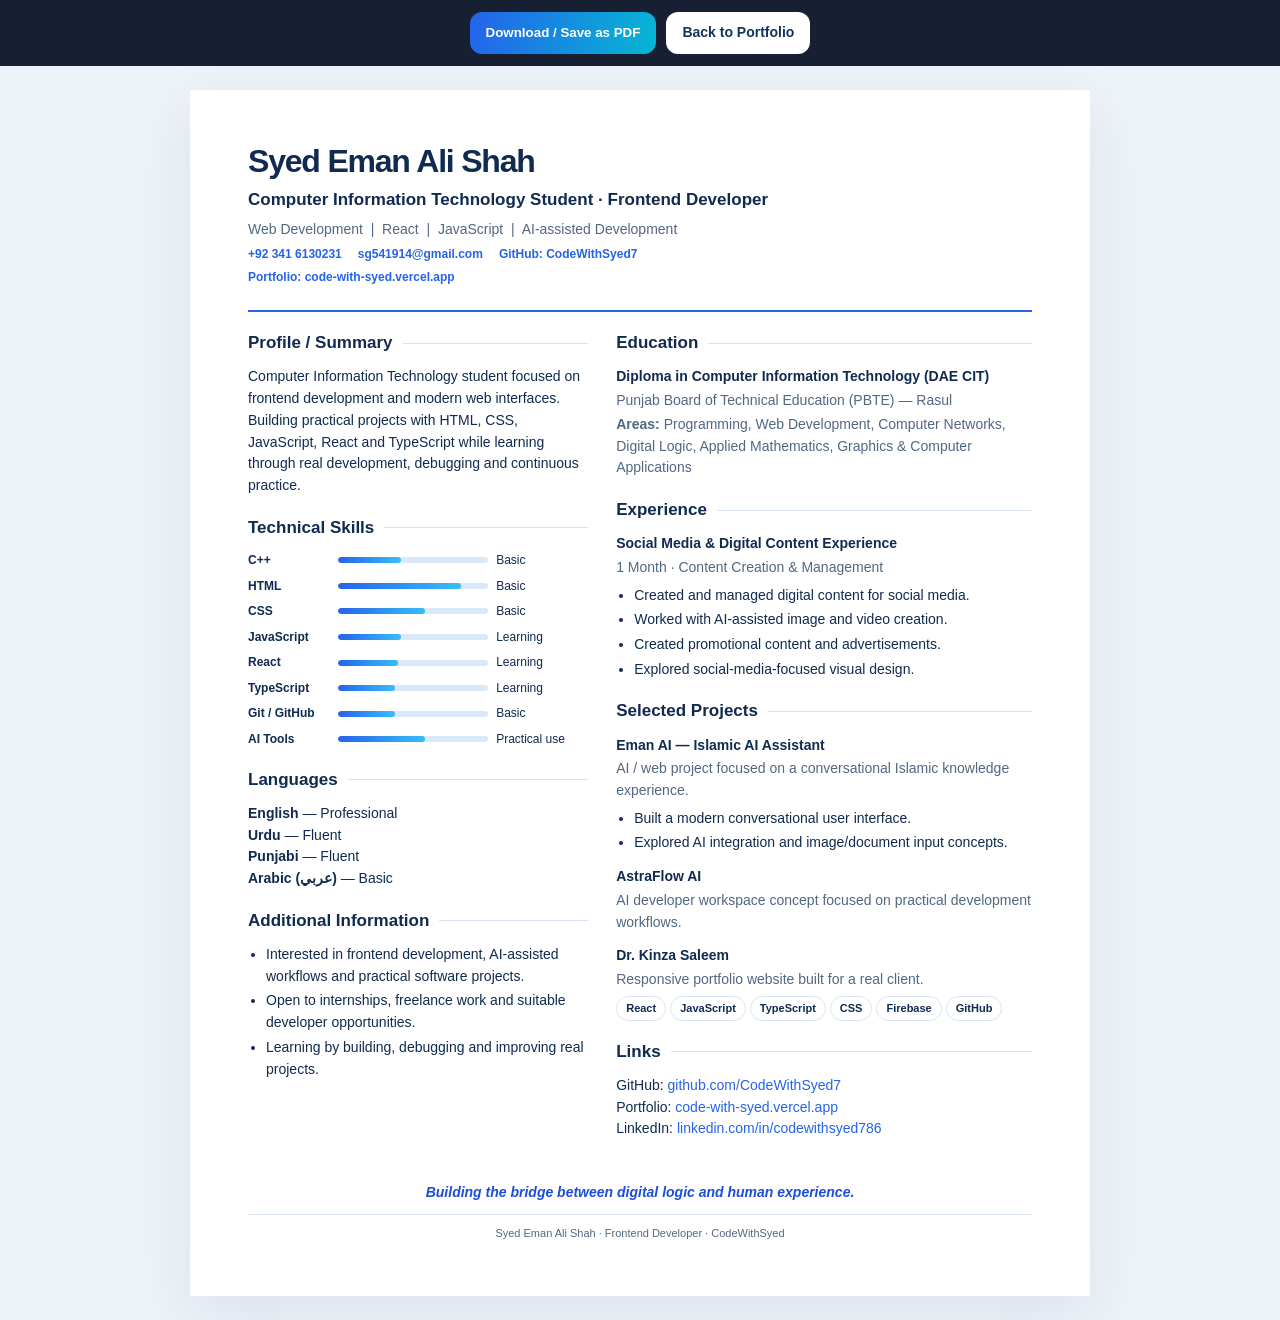
==== resume.html @ 3ed49a43 "Add a responsive print-ready portfolio resume page" ====
<!doctype html>
<html lang="en">
<head>
<meta charset="utf-8">
<meta name="viewport" content="width=device-width,initial-scale=1">
<meta name="theme-color" content="#172033">
<meta name="description" content="Resume of Syed Eman Ali Shah — Frontend Developer and Computer Information Technology student.">
<title>Resume | Syed Eman Ali Shah</title>
<style>
:root{color-scheme:light;--ink:#102a50;--blue:#2563eb;--muted:#526782;--line:#d9e5f5;--paper:#fff;--bg:#eef3f9}
*{box-sizing:border-box}body{margin:0;background:var(--bg);color:var(--ink);font:14px/1.55 Inter,Arial,sans-serif}.toolbar{position:sticky;top:0;z-index:5;display:flex;justify-content:center;gap:10px;padding:12px;background:#172033}.toolbar a,.toolbar button{border:0;border-radius:12px;padding:10px 16px;font-weight:700;text-decoration:none;cursor:pointer;background:#fff;color:#12345b}.toolbar button{background:linear-gradient(100deg,#2563eb,#06b6d4);color:#fff}.page{width:min(100% - 32px,900px);margin:24px auto;background:var(--paper);padding:54px 58px;box-shadow:0 18px 60px #102a5015}.header{display:flex;justify-content:space-between;gap:24px;align-items:center;border-bottom:2px solid var(--blue);padding-bottom:20px}.header h1{font-size:32px;line-height:1.1;margin:0 0 8px;letter-spacing:-1.2px}.role{font-size:17px;font-weight:750;margin:0 0 6px}.focus,.contact{color:var(--muted);margin:4px 0}.contact{font-size:12px;font-weight:650;display:flex;flex-wrap:wrap;gap:8px 16px}.contact a,.links a{color:var(--blue);text-decoration:none}.avatar{width:108px;height:132px;object-fit:cover;border:2px solid var(--blue);border-radius:14px}.columns{display:grid;grid-template-columns:.9fr 1.1fr;gap:28px;padding-top:18px}.section{margin:0 0 18px;break-inside:avoid}.section h2{font-size:17px;margin:0 0 10px;display:flex;align-items:center;gap:10px}.section h2:after{content:"";height:1px;background:var(--line);flex:1}.section p{margin:0 0 8px}.section ul{padding-left:18px;margin:6px 0}.section li{margin:3px 0}.muted{color:var(--muted)}.skill{display:grid;grid-template-columns:82px 1fr 92px;gap:8px;align-items:center;margin:7px 0;font-size:12px}.bar{height:6px;background:#dbe8f7;border-radius:20px;overflow:hidden}.bar i{display:block;height:100%;background:linear-gradient(90deg,#2563eb,#38bdf8);border-radius:20px}.tag{display:inline-block;border:1px solid var(--line);border-radius:20px;padding:3px 9px;margin:3px 4px 0 0;font-size:11px;font-weight:700}.item{margin-bottom:12px}.item strong{display:block;font-size:14px}.item p{margin:2px 0;color:var(--muted)}.links{overflow-wrap:anywhere}.motto{text-align:center;font-style:italic;font-weight:700;color:#1d4ed8;margin:24px 0 10px}.foot{border-top:1px solid var(--line);padding-top:10px;text-align:center;color:var(--muted);font-size:11px}
@media(max-width:680px){.page{padding:28px 22px}.header{align-items:flex-start}.header h1{font-size:25px}.avatar{width:82px;height:104px}.columns{grid-template-columns:1fr;gap:0}.skill{grid-template-columns:78px 1fr 90px}}
@page{size:A4;margin:12mm}@media print{body{background:#fff;font-size:10pt}.toolbar{display:none}.page{width:auto;margin:0;padding:0;box-shadow:none}.header h1{font-size:25pt}.columns{gap:20px}.section{margin-bottom:12px}.avatar{width:90px;height:112px}a{color:inherit!important;text-decoration:none}}
</style>
</head>
<body>
<nav class="toolbar" aria-label="Resume actions"><button onclick="window.print()">Download / Save as PDF</button><a href="/">Back to Portfolio</a></nav>
<main class="page">
<header class="header">
<div><h1>Syed Eman Ali Shah</h1><p class="role">Computer Information Technology Student · Frontend Developer</p><p class="focus">Web Development&nbsp; | &nbsp;React&nbsp; | &nbsp;JavaScript&nbsp; | &nbsp;AI-assisted Development</p><p class="contact"><a href="tel:+923416130231">+92 341 6130231</a><a href="mailto:sg541914@gmail.com">sg541914@gmail.com</a><a href="https://github.com/CodeWithSyed7">GitHub: CodeWithSyed7</a></p><p class="contact"><a href="https://code-with-syed.vercel.app/">Portfolio: code-with-syed.vercel.app</a></p></div>
</header>
<div class="columns">
<div>
<section class="section"><h2>Profile / Summary</h2><p>Computer Information Technology student focused on frontend development and modern web interfaces. Building practical projects with HTML, CSS, JavaScript, React and TypeScript while learning through real development, debugging and continuous practice.</p></section>
<section class="section"><h2>Technical Skills</h2>
<div class="skill"><b>C++</b><span class="bar"><i style="width:42%"></i></span><span>Basic</span></div>
<div class="skill"><b>HTML</b><span class="bar"><i style="width:82%"></i></span><span>Basic</span></div>
<div class="skill"><b>CSS</b><span class="bar"><i style="width:58%"></i></span><span>Basic</span></div>
<div class="skill"><b>JavaScript</b><span class="bar"><i style="width:42%"></i></span><span>Learning</span></div>
<div class="skill"><b>React</b><span class="bar"><i style="width:40%"></i></span><span>Learning</span></div>
<div class="skill"><b>TypeScript</b><span class="bar"><i style="width:38%"></i></span><span>Learning</span></div>
<div class="skill"><b>Git / GitHub</b><span class="bar"><i style="width:38%"></i></span><span>Basic</span></div>
<div class="skill"><b>AI Tools</b><span class="bar"><i style="width:58%"></i></span><span>Practical use</span></div>
</section>
<section class="section"><h2>Languages</h2><p><b>English</b> — Professional<br><b>Urdu</b> — Fluent<br><b>Punjabi</b> — Fluent<br><b>Arabic (عربي)</b> — Basic</p></section>
<section class="section"><h2>Additional Information</h2><ul><li>Interested in frontend development, AI-assisted workflows and practical software projects.</li><li>Open to internships, freelance work and suitable developer opportunities.</li><li>Learning by building, debugging and improving real projects.</li></ul></section>
</div>
<div>
<section class="section"><h2>Education</h2><div class="item"><strong>Diploma in Computer Information Technology (DAE CIT)</strong><p>Punjab Board of Technical Education (PBTE) — Rasul</p><p><b>Areas:</b> Programming, Web Development, Computer Networks, Digital Logic, Applied Mathematics, Graphics &amp; Computer Applications</p></div></section>
<section class="section"><h2>Experience</h2><div class="item"><strong>Social Media &amp; Digital Content Experience</strong><p>1 Month · Content Creation &amp; Management</p><ul><li>Created and managed digital content for social media.</li><li>Worked with AI-assisted image and video creation.</li><li>Created promotional content and advertisements.</li><li>Explored social-media-focused visual design.</li></ul></div></section>
<section class="section"><h2>Selected Projects</h2>
<div class="item"><strong>Eman AI — Islamic AI Assistant</strong><p>AI / web project focused on a conversational Islamic knowledge experience.</p><ul><li>Built a modern conversational user interface.</li><li>Explored AI integration and image/document input concepts.</li></ul></div>
<div class="item"><strong>AstraFlow AI</strong><p>AI developer workspace concept focused on practical development workflows.</p></div>
<div class="item"><strong>Dr. Kinza Saleem</strong><p>Responsive portfolio website built for a real client.</p><span class="tag">React</span><span class="tag">JavaScript</span><span class="tag">TypeScript</span><span class="tag">CSS</span><span class="tag">Firebase</span><span class="tag">GitHub</span></div>
</section>
<section class="section links"><h2>Links</h2><p>GitHub: <a href="https://github.com/CodeWithSyed7">github.com/CodeWithSyed7</a><br>Portfolio: <a href="https://code-with-syed.vercel.app/">code-with-syed.vercel.app</a><br>LinkedIn: <a href="https://www.linkedin.com/in/codewithsyed786/">linkedin.com/in/codewithsyed786</a></p></section>
</div>
</div>
<p class="motto">Building the bridge between digital logic and human experience.</p><footer class="foot">Syed Eman Ali Shah · Frontend Developer · CodeWithSyed</footer>
</main>
</body></html>
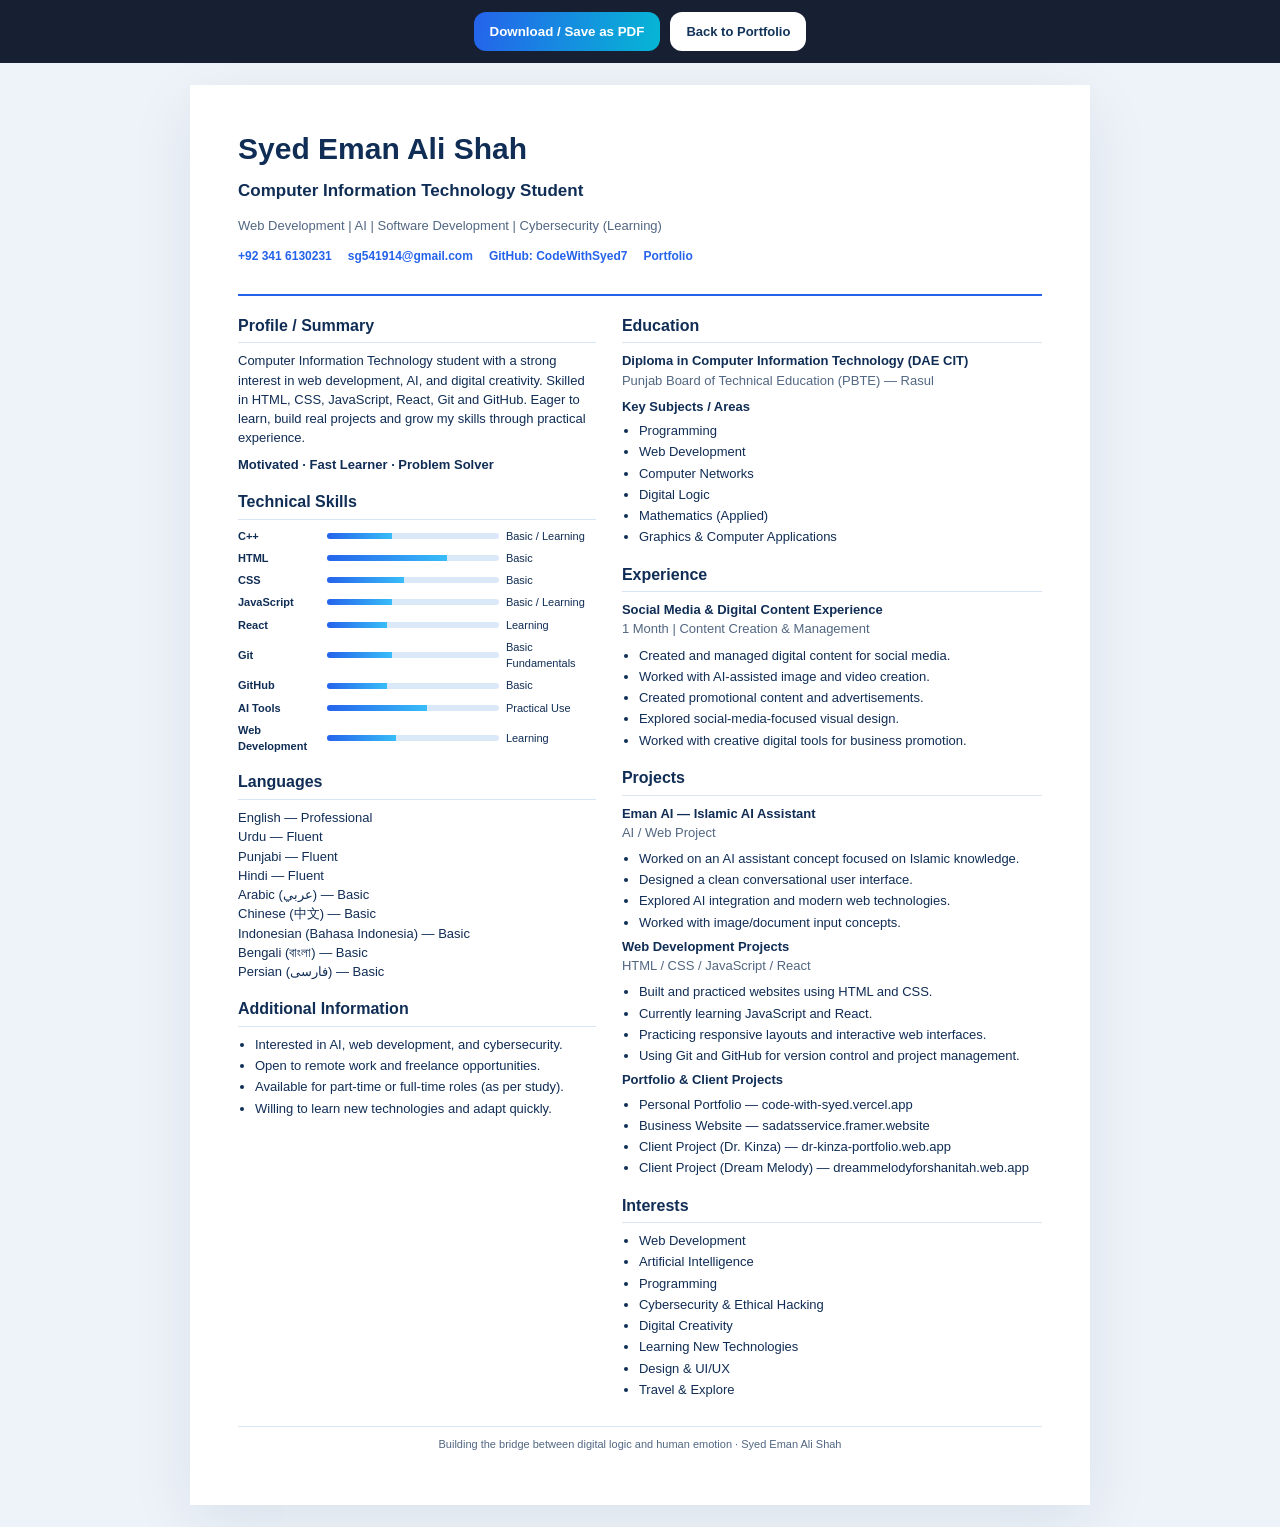
==== commit e689c4a7: "Update resume page using details from supplied original PDF" ====
--- a/resume.html
+++ b/resume.html
@@ -1,51 +1,18 @@
-<!doctype html>
-<html lang="en">
-<head>
-<meta charset="utf-8">
-<meta name="viewport" content="width=device-width,initial-scale=1">
-<meta name="theme-color" content="#172033">
-<meta name="description" content="Resume of Syed Eman Ali Shah — Frontend Developer and Computer Information Technology student.">
-<title>Resume | Syed Eman Ali Shah</title>
-<style>
-:root{color-scheme:light;--ink:#102a50;--blue:#2563eb;--muted:#526782;--line:#d9e5f5;--paper:#fff;--bg:#eef3f9}
-*{box-sizing:border-box}body{margin:0;background:var(--bg);color:var(--ink);font:14px/1.55 Inter,Arial,sans-serif}.toolbar{position:sticky;top:0;z-index:5;display:flex;justify-content:center;gap:10px;padding:12px;background:#172033}.toolbar a,.toolbar button{border:0;border-radius:12px;padding:10px 16px;font-weight:700;text-decoration:none;cursor:pointer;background:#fff;color:#12345b}.toolbar button{background:linear-gradient(100deg,#2563eb,#06b6d4);color:#fff}.page{width:min(100% - 32px,900px);margin:24px auto;background:var(--paper);padding:54px 58px;box-shadow:0 18px 60px #102a5015}.header{display:flex;justify-content:space-between;gap:24px;align-items:center;border-bottom:2px solid var(--blue);padding-bottom:20px}.header h1{font-size:32px;line-height:1.1;margin:0 0 8px;letter-spacing:-1.2px}.role{font-size:17px;font-weight:750;margin:0 0 6px}.focus,.contact{color:var(--muted);margin:4px 0}.contact{font-size:12px;font-weight:650;display:flex;flex-wrap:wrap;gap:8px 16px}.contact a,.links a{color:var(--blue);text-decoration:none}.avatar{width:108px;height:132px;object-fit:cover;border:2px solid var(--blue);border-radius:14px}.columns{display:grid;grid-template-columns:.9fr 1.1fr;gap:28px;padding-top:18px}.section{margin:0 0 18px;break-inside:avoid}.section h2{font-size:17px;margin:0 0 10px;display:flex;align-items:center;gap:10px}.section h2:after{content:"";height:1px;background:var(--line);flex:1}.section p{margin:0 0 8px}.section ul{padding-left:18px;margin:6px 0}.section li{margin:3px 0}.muted{color:var(--muted)}.skill{display:grid;grid-template-columns:82px 1fr 92px;gap:8px;align-items:center;margin:7px 0;font-size:12px}.bar{height:6px;background:#dbe8f7;border-radius:20px;overflow:hidden}.bar i{display:block;height:100%;background:linear-gradient(90deg,#2563eb,#38bdf8);border-radius:20px}.tag{display:inline-block;border:1px solid var(--line);border-radius:20px;padding:3px 9px;margin:3px 4px 0 0;font-size:11px;font-weight:700}.item{margin-bottom:12px}.item strong{display:block;font-size:14px}.item p{margin:2px 0;color:var(--muted)}.links{overflow-wrap:anywhere}.motto{text-align:center;font-style:italic;font-weight:700;color:#1d4ed8;margin:24px 0 10px}.foot{border-top:1px solid var(--line);padding-top:10px;text-align:center;color:var(--muted);font-size:11px}
-@media(max-width:680px){.page{padding:28px 22px}.header{align-items:flex-start}.header h1{font-size:25px}.avatar{width:82px;height:104px}.columns{grid-template-columns:1fr;gap:0}.skill{grid-template-columns:78px 1fr 90px}}
-@page{size:A4;margin:12mm}@media print{body{background:#fff;font-size:10pt}.toolbar{display:none}.page{width:auto;margin:0;padding:0;box-shadow:none}.header h1{font-size:25pt}.columns{gap:20px}.section{margin-bottom:12px}.avatar{width:90px;height:112px}a{color:inherit!important;text-decoration:none}}
-</style>
-</head>
-<body>
-<nav class="toolbar" aria-label="Resume actions"><button onclick="window.print()">Download / Save as PDF</button><a href="/">Back to Portfolio</a></nav>
-<main class="page">
-<header class="header">
-<div><h1>Syed Eman Ali Shah</h1><p class="role">Computer Information Technology Student · Frontend Developer</p><p class="focus">Web Development&nbsp; | &nbsp;React&nbsp; | &nbsp;JavaScript&nbsp; | &nbsp;AI-assisted Development</p><p class="contact"><a href="tel:+923416130231">+92 341 6130231</a><a href="mailto:sg541914@gmail.com">sg541914@gmail.com</a><a href="https://github.com/CodeWithSyed7">GitHub: CodeWithSyed7</a></p><p class="contact"><a href="https://code-with-syed.vercel.app/">Portfolio: code-with-syed.vercel.app</a></p></div>
-</header>
-<div class="columns">
-<div>
-<section class="section"><h2>Profile / Summary</h2><p>Computer Information Technology student focused on frontend development and modern web interfaces. Building practical projects with HTML, CSS, JavaScript, React and TypeScript while learning through real development, debugging and continuous practice.</p></section>
-<section class="section"><h2>Technical Skills</h2>
-<div class="skill"><b>C++</b><span class="bar"><i style="width:42%"></i></span><span>Basic</span></div>
-<div class="skill"><b>HTML</b><span class="bar"><i style="width:82%"></i></span><span>Basic</span></div>
-<div class="skill"><b>CSS</b><span class="bar"><i style="width:58%"></i></span><span>Basic</span></div>
-<div class="skill"><b>JavaScript</b><span class="bar"><i style="width:42%"></i></span><span>Learning</span></div>
-<div class="skill"><b>React</b><span class="bar"><i style="width:40%"></i></span><span>Learning</span></div>
-<div class="skill"><b>TypeScript</b><span class="bar"><i style="width:38%"></i></span><span>Learning</span></div>
-<div class="skill"><b>Git / GitHub</b><span class="bar"><i style="width:38%"></i></span><span>Basic</span></div>
-<div class="skill"><b>AI Tools</b><span class="bar"><i style="width:58%"></i></span><span>Practical use</span></div>
-</section>
-<section class="section"><h2>Languages</h2><p><b>English</b> — Professional<br><b>Urdu</b> — Fluent<br><b>Punjabi</b> — Fluent<br><b>Arabic (عربي)</b> — Basic</p></section>
-<section class="section"><h2>Additional Information</h2><ul><li>Interested in frontend development, AI-assisted workflows and practical software projects.</li><li>Open to internships, freelance work and suitable developer opportunities.</li><li>Learning by building, debugging and improving real projects.</li></ul></section>
-</div>
-<div>
-<section class="section"><h2>Education</h2><div class="item"><strong>Diploma in Computer Information Technology (DAE CIT)</strong><p>Punjab Board of Technical Education (PBTE) — Rasul</p><p><b>Areas:</b> Programming, Web Development, Computer Networks, Digital Logic, Applied Mathematics, Graphics &amp; Computer Applications</p></div></section>
-<section class="section"><h2>Experience</h2><div class="item"><strong>Social Media &amp; Digital Content Experience</strong><p>1 Month · Content Creation &amp; Management</p><ul><li>Created and managed digital content for social media.</li><li>Worked with AI-assisted image and video creation.</li><li>Created promotional content and advertisements.</li><li>Explored social-media-focused visual design.</li></ul></div></section>
-<section class="section"><h2>Selected Projects</h2>
-<div class="item"><strong>Eman AI — Islamic AI Assistant</strong><p>AI / web project focused on a conversational Islamic knowledge experience.</p><ul><li>Built a modern conversational user interface.</li><li>Explored AI integration and image/document input concepts.</li></ul></div>
-<div class="item"><strong>AstraFlow AI</strong><p>AI developer workspace concept focused on practical development workflows.</p></div>
-<div class="item"><strong>Dr. Kinza Saleem</strong><p>Responsive portfolio website built for a real client.</p><span class="tag">React</span><span class="tag">JavaScript</span><span class="tag">TypeScript</span><span class="tag">CSS</span><span class="tag">Firebase</span><span class="tag">GitHub</span></div>
-</section>
-<section class="section links"><h2>Links</h2><p>GitHub: <a href="https://github.com/CodeWithSyed7">github.com/CodeWithSyed7</a><br>Portfolio: <a href="https://code-with-syed.vercel.app/">code-with-syed.vercel.app</a><br>LinkedIn: <a href="https://www.linkedin.com/in/codewithsyed786/">linkedin.com/in/codewithsyed786</a></p></section>
-</div>
-</div>
-<p class="motto">Building the bridge between digital logic and human experience.</p><footer class="foot">Syed Eman Ali Shah · Frontend Developer · CodeWithSyed</footer>
-</main>
-</body></html>+<!doctype html><html lang="en"><head><meta charset="utf-8"><meta name="viewport" content="width=device-width,initial-scale=1"><title>Resume | Syed Eman Ali Shah</title><style>
+*{box-sizing:border-box}body{margin:0;background:#eef3f9;color:#102d55;font:13px/1.48 Arial,sans-serif}.toolbar{position:sticky;top:0;background:#172033;padding:12px;display:flex;justify-content:center;gap:10px}.toolbar a,.toolbar button{border:0;border-radius:12px;padding:10px 16px;font-weight:bold;text-decoration:none;background:white;color:#12345b}.toolbar button{background:linear-gradient(100deg,#2563eb,#06b6d4);color:white;cursor:pointer}.page{max-width:900px;margin:22px auto;padding:42px 48px;background:white;box-shadow:0 18px 60px #102a5015}.head{border-bottom:2px solid #2563eb;padding-bottom:16px}.head h1{font-size:30px;margin:0 0 6px}.role{font-size:17px;font-weight:bold;margin:0 0 5px}.muted{color:#526782}.links{display:flex;flex-wrap:wrap;gap:8px 16px;font-size:12px;font-weight:bold}.links a{color:#2563eb;text-decoration:none}.cols{display:grid;grid-template-columns:.92fr 1.08fr;gap:26px;padding-top:18px}.sec{margin-bottom:16px;break-inside:avoid}.sec h2{font-size:16px;margin:0 0 8px;border-bottom:1px solid #d8e5f5;padding-bottom:5px}.sec p{margin:0 0 7px}.sec ul{padding-left:17px;margin:5px 0}.sec li{margin:2px 0}.skill{display:grid;grid-template-columns:82px 1fr 90px;gap:7px;align-items:center;margin:6px 0;font-size:11px}.bar{height:6px;background:#dbe8f7;border-radius:20px;overflow:hidden}.bar i{display:block;height:100%;background:linear-gradient(90deg,#2563eb,#38bdf8)}.foot{text-align:center;border-top:1px solid #d8e5f5;padding-top:9px;font-size:11px;color:#526782}
+@media(max-width:650px){.page{margin:10px;padding:24px 18px}.cols{grid-template-columns:1fr;gap:0}.head h1{font-size:25px}}
+@page{size:A4;margin:12mm}@media print{body{background:white;font-size:9.5pt}.toolbar{display:none}.page{margin:0;padding:0;box-shadow:none}.cols{gap:18px}.sec{margin-bottom:11px}}
+</style></head><body><nav class="toolbar"><button onclick="window.print()">Download / Save as PDF</button><a href="/">Back to Portfolio</a></nav><main class="page">
+<header class="head"><h1>Syed Eman Ali Shah</h1><p class="role">Computer Information Technology Student</p><p class="muted">Web Development | AI | Software Development | Cybersecurity (Learning)</p><p class="links"><a href="tel:+923416130231">+92 341 6130231</a><a href="mailto:sg541914@gmail.com">sg541914@gmail.com</a><a href="https://github.com/CodeWithSyed7">GitHub: CodeWithSyed7</a><a href="https://code-with-syed.vercel.app/">Portfolio</a></p></header>
+<div class="cols"><div>
+<section class="sec"><h2>Profile / Summary</h2><p>Computer Information Technology student with a strong interest in web development, AI, and digital creativity. Skilled in HTML, CSS, JavaScript, React, Git and GitHub. Eager to learn, build real projects and grow my skills through practical experience.</p><b>Motivated · Fast Learner · Problem Solver</b></section>
+<section class="sec"><h2>Technical Skills</h2>
+<div class="skill"><b>C++</b><span class="bar"><i style="width:38%"></i></span><span>Basic / Learning</span></div><div class="skill"><b>HTML</b><span class="bar"><i style="width:70%"></i></span><span>Basic</span></div><div class="skill"><b>CSS</b><span class="bar"><i style="width:45%"></i></span><span>Basic</span></div><div class="skill"><b>JavaScript</b><span class="bar"><i style="width:38%"></i></span><span>Basic / Learning</span></div><div class="skill"><b>React</b><span class="bar"><i style="width:35%"></i></span><span>Learning</span></div><div class="skill"><b>Git</b><span class="bar"><i style="width:38%"></i></span><span>Basic Fundamentals</span></div><div class="skill"><b>GitHub</b><span class="bar"><i style="width:35%"></i></span><span>Basic</span></div><div class="skill"><b>AI Tools</b><span class="bar"><i style="width:58%"></i></span><span>Practical Use</span></div><div class="skill"><b>Web Development</b><span class="bar"><i style="width:40%"></i></span><span>Learning</span></div></section>
+<section class="sec"><h2>Languages</h2><p>English — Professional<br>Urdu — Fluent<br>Punjabi — Fluent<br>Hindi — Fluent<br>Arabic (عربي) — Basic<br>Chinese (中文) — Basic<br>Indonesian (Bahasa Indonesia) — Basic<br>Bengali (বাংলা) — Basic<br>Persian (فارسی) — Basic</p></section>
+<section class="sec"><h2>Additional Information</h2><ul><li>Interested in AI, web development, and cybersecurity.</li><li>Open to remote work and freelance opportunities.</li><li>Available for part-time or full-time roles (as per study).</li><li>Willing to learn new technologies and adapt quickly.</li></ul></section>
+</div><div>
+<section class="sec"><h2>Education</h2><b>Diploma in Computer Information Technology (DAE CIT)</b><p class="muted">Punjab Board of Technical Education (PBTE) — Rasul</p><b>Key Subjects / Areas</b><ul><li>Programming</li><li>Web Development</li><li>Computer Networks</li><li>Digital Logic</li><li>Mathematics (Applied)</li><li>Graphics &amp; Computer Applications</li></ul></section>
+<section class="sec"><h2>Experience</h2><b>Social Media &amp; Digital Content Experience</b><p class="muted">1 Month | Content Creation &amp; Management</p><ul><li>Created and managed digital content for social media.</li><li>Worked with AI-assisted image and video creation.</li><li>Created promotional content and advertisements.</li><li>Explored social-media-focused visual design.</li><li>Worked with creative digital tools for business promotion.</li></ul></section>
+<section class="sec"><h2>Projects</h2><b>Eman AI — Islamic AI Assistant</b><p class="muted">AI / Web Project</p><ul><li>Worked on an AI assistant concept focused on Islamic knowledge.</li><li>Designed a clean conversational user interface.</li><li>Explored AI integration and modern web technologies.</li><li>Worked with image/document input concepts.</li></ul><b>Web Development Projects</b><p class="muted">HTML / CSS / JavaScript / React</p><ul><li>Built and practiced websites using HTML and CSS.</li><li>Currently learning JavaScript and React.</li><li>Practicing responsive layouts and interactive web interfaces.</li><li>Using Git and GitHub for version control and project management.</li></ul><b>Portfolio &amp; Client Projects</b><ul><li>Personal Portfolio — code-with-syed.vercel.app</li><li>Business Website — sadatsservice.framer.website</li><li>Client Project (Dr. Kinza) — dr-kinza-portfolio.web.app</li><li>Client Project (Dream Melody) — dreammelodyforshanitah.web.app</li></ul></section>
+<section class="sec"><h2>Interests</h2><ul><li>Web Development</li><li>Artificial Intelligence</li><li>Programming</li><li>Cybersecurity &amp; Ethical Hacking</li><li>Digital Creativity</li><li>Learning New Technologies</li><li>Design &amp; UI/UX</li><li>Travel &amp; Explore</li></ul></section>
+</div></div><p class="foot">Building the bridge between digital logic and human emotion · Syed Eman Ali Shah</p></main></body></html>
